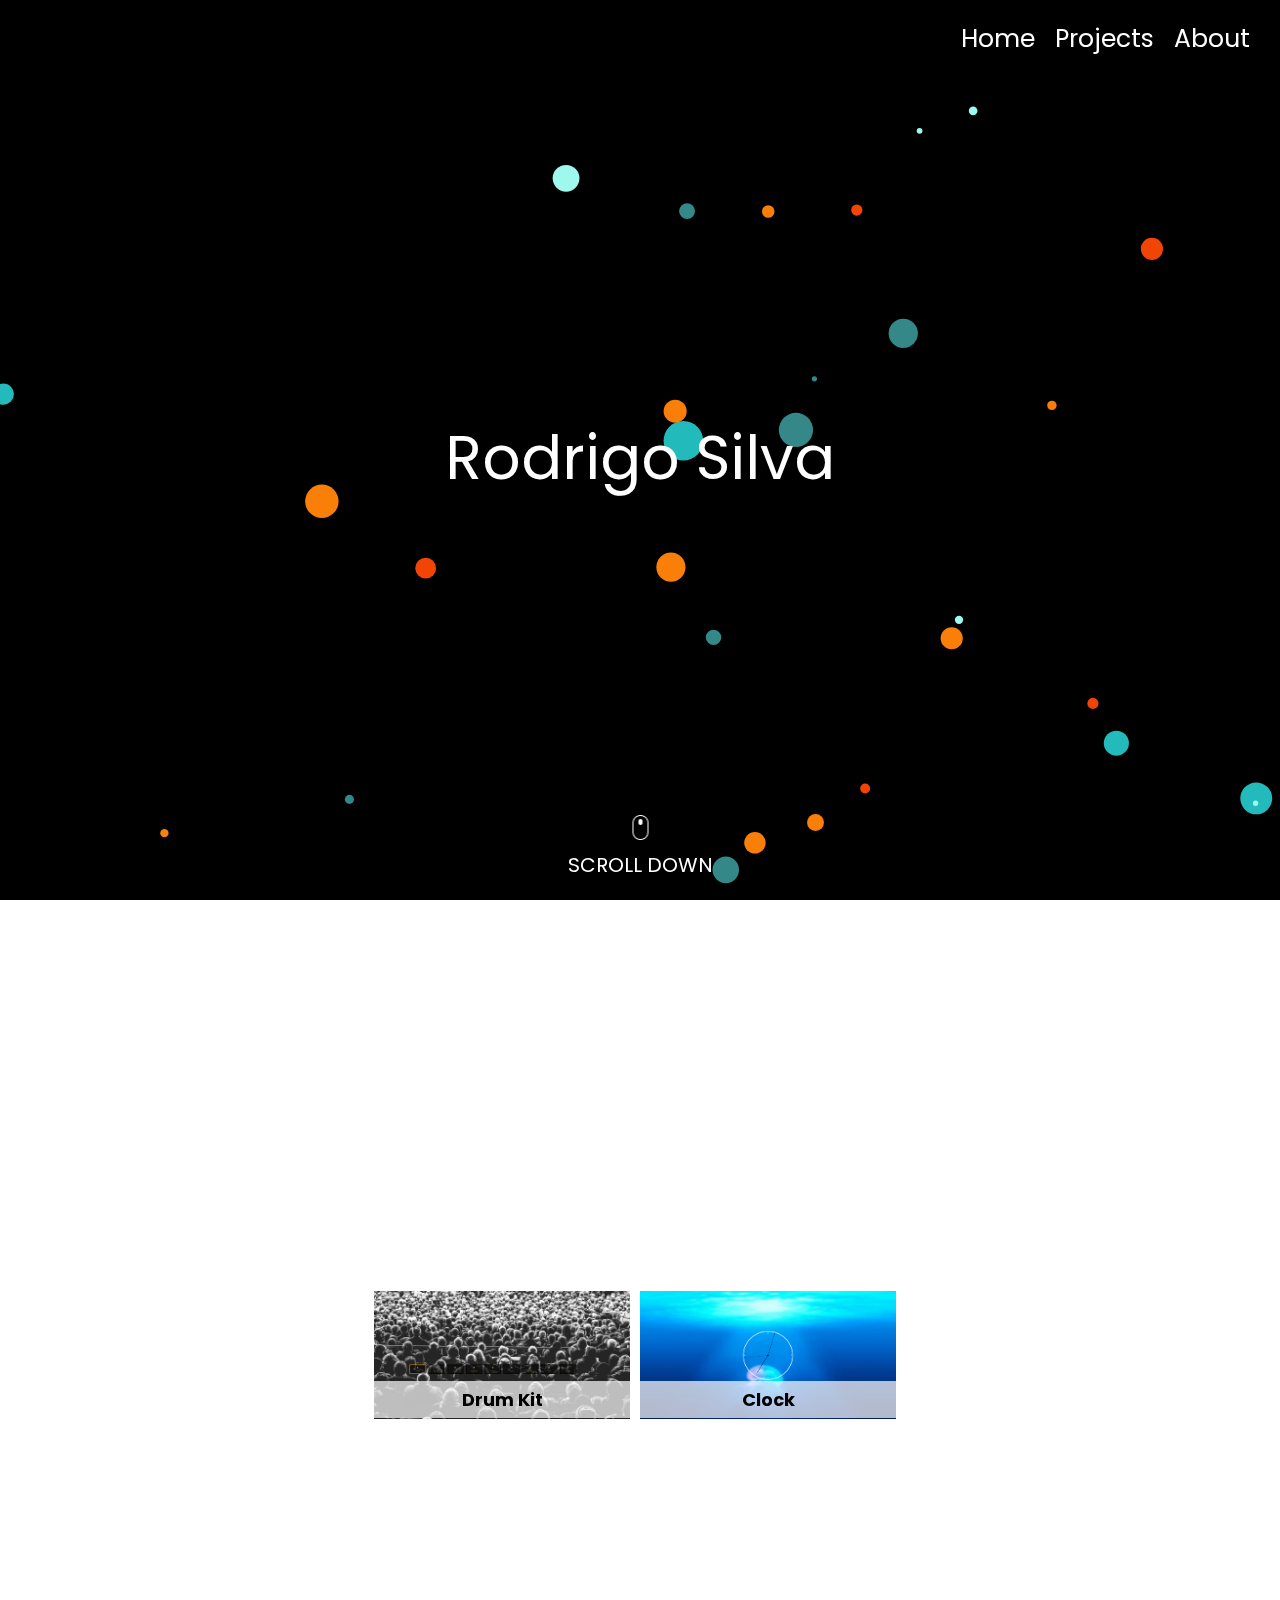
==== index.html @ 0e3e2de8 "Add: first portifolio version" ====
<!DOCTYPE html>
<html lang="en">
<head>
    <meta charset="UTF-8">
    <meta name="viewport" content="width=device-width, initial-scale=1.0">
    <link rel="stylesheet" type="text/css" href="./index.css">
    <link rel="preconnect" href="https://fonts.googleapis.com">
    <link rel="preconnect" href="https://fonts.gstatic.com" crossorigin>
    <link href="https://fonts.googleapis.com/css2?family=Poppins:wght@200&display=swap" rel="stylesheet">
    <title>Rodrigo Silva</title>
</head>
<body>
    <header class="header">
        <nav>
            <ul>
                <li>
                    <a href="#home">Home</a>
                </li>
                <li>
                    <a href="#projects">Projects</a>
                </li>
                <li>
                    <a href="#about">About</a>
                </li>
            </ul>
        </nav>
    </header>
    <main id="main-container">
        <div class="pages" id="home">
            <span>Rodrigo Silva</span>
        </div>
        <div class="pages" id="projects">
            <div id="projects-list"></div>
        </div>
        <div class="pages" id="about">
            <div id="text-container">
                <p>
                    I am a dedicated front-end/mobile developer with expertise in HTML, CSS, JavaScript, TypeScript, React, 
                    and React Native. On a daily basis, I leverage these technologies to create user-friendly web and mobile 
                    experiences. I am also proficient in working with databases, having experience with PostgreSQL and Firebase. 
                    I have also a background as a back-end developer, having worked with Java and Python.
                </p>
                <p>
                    In addition to my technical skills, I have experience working in agile teams, collaborating effectively to 
                    deliver high-quality projects within dynamic and fast-paced environments. 
                    Throughout my career, I have been driven by a passion for technology and a desire to create impactful 
                    solutions. I thrive in collaborative environments and I am always eager to learn and adapt to new challenges.
                </p>
            </div>
        </div>
        <div id="scroll-icon-container" onclick="">
            <img src="./images/mouse-scroll.png">
            <span>SCROLL DOWN</span>
        </div>
        <canvas id="canvas"></canvas>
    </main>
    <script src="./index.js"></script>
</body>
</html>
---- index.css ----
/*Tag selectors*/
body{
    color: white;
    font-family: 'Poppins', sans-serif;
}
header{
    position: fixed;
    top: 0;
    right: 0;
    margin: 20px;
    font-size: 25px;
}
header a{
    text-decoration: none;
    color: white;
}

canvas {
    width: 100%;
    height: 100%;
    display: block;
    position: fixed;
    top: 0;
    left: 0;
    z-index: -1;
    background-color: black;
}

/*Claass selectors*/ 
.pages{
    display: flex;
    flex-direction: column;
    justify-content: center;
    align-items: center;
    min-height: 100vh;
}

.header ul {
    display: flex;
    list-style: none;
}

.header ul li {
    margin: 0 10px;
}
  
@media screen and (min-width: 550px) {
    .header ul {
        width: auto;
        margin-top: 0;
}
    .header .cta-contact {
        order: 1;
    }
}

.hide{
    display: none;
}

.imageText:hover + .hide{   
    display: block;
}

/*ID selectors*/
#home span{
    font-size: 60px;
}

#scroll-icon-container{
    position: absolute;
    bottom: 0;
    right: 50%;
    transform: translate(50%);
    font-size: 20px;
    padding-bottom: 20px;
    cursor: pointer;
}

#scroll-icon-container img{
    display: block;
    margin-bottom: 10px;
    margin-left: auto;
    margin-right: auto;
}

#projects-list{
    display: flex;
    color: #000;
    font-size: 18px;
    font-weight: bold;
}

#text-container{
    width: 50%;
    text-align: justify;
    font-size: 18px;
}
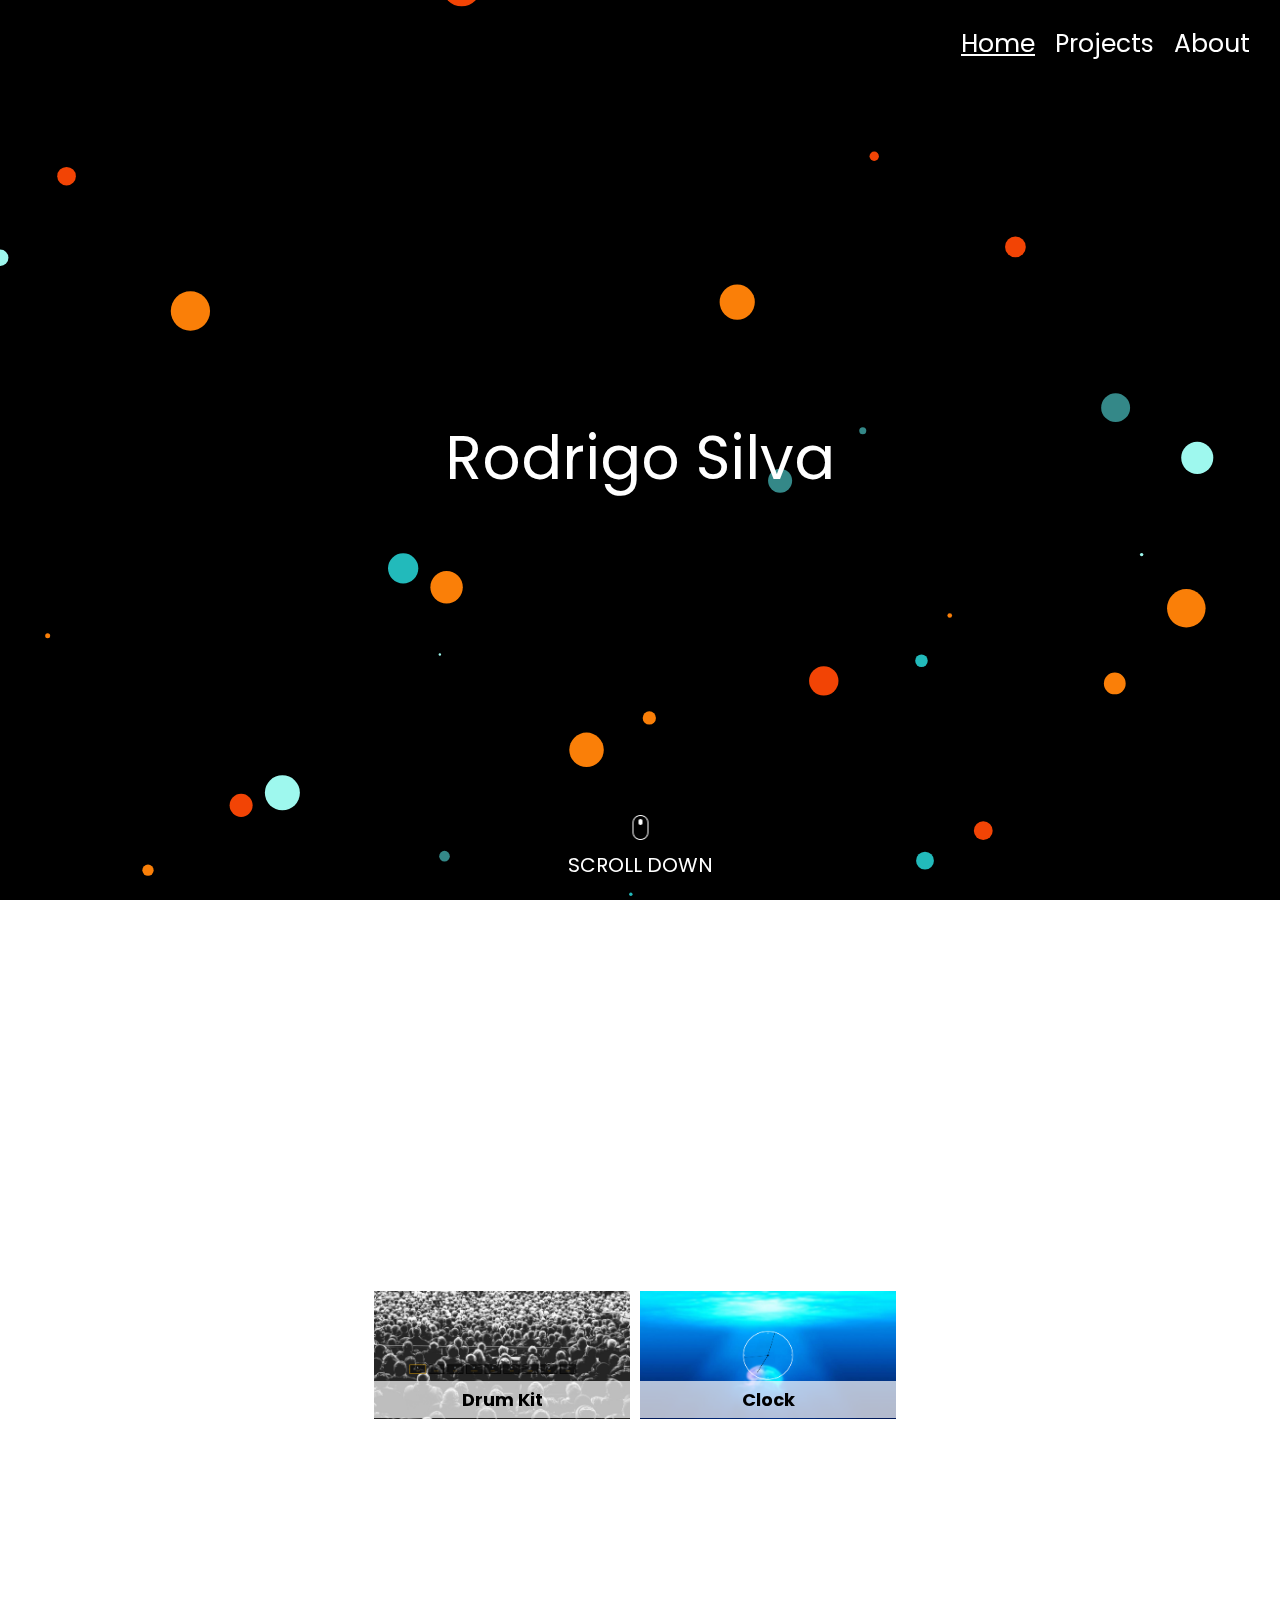
==== commit 9bda2191: "Add: bug fixes and overall improvements" ====
--- a/index.html
+++ b/index.html
@@ -13,21 +13,15 @@
     <header class="header">
         <nav>
             <ul>
-                <li>
-                    <a href="#home">Home</a>
-                </li>
-                <li>
-                    <a href="#projects">Projects</a>
-                </li>
-                <li>
-                    <a href="#about">About</a>
-                </li>
+                <li id="homeHeader" class="activeHeader">Home</li>
+                <li id="projectsHeader">Projects</li>
+                <li id="aboutHeader">About</li>
             </ul>
         </nav>
     </header>
     <main id="main-container">
         <div class="pages" id="home">
-            <span>Rodrigo Silva</span>
+            <span id="author-name">Rodrigo Silva</span>
         </div>
         <div class="pages" id="projects">
             <div id="projects-list"></div>
@@ -48,7 +42,7 @@
                 </p>
             </div>
         </div>
-        <div id="scroll-icon-container" onclick="">
+        <div id="scroll-icon-container">
             <img src="./images/mouse-scroll.png">
             <span>SCROLL DOWN</span>
         </div>
--- a/index.css
+++ b/index.css
@@ -1,18 +1,28 @@
 /*Tag selectors*/
 body{
+    min-width: 400px;
     color: white;
     font-family: 'Poppins', sans-serif;
+    overflow: hidden;
 }
+
 header{
     position: fixed;
     top: 0;
     right: 0;
-    margin: 20px;
+    margin: 0 20px;
     font-size: 25px;
 }
-header a{
-    text-decoration: none;
-    color: white;
+header ul{
+    display: flex;
+    list-style: none;
+}
+header ul li {
+    margin: 0 10px;
+}
+header ul li:hover{
+    cursor: pointer;
+    text-decoration: underline;
 }
 
 canvas {
@@ -26,32 +36,13 @@
     background-color: black;
 }
 
-/*Claass selectors*/ 
+/*Class selectors*/
 .pages{
     display: flex;
     flex-direction: column;
     justify-content: center;
     align-items: center;
     min-height: 100vh;
-}
-
-.header ul {
-    display: flex;
-    list-style: none;
-}
-
-.header ul li {
-    margin: 0 10px;
-}
-  
-@media screen and (min-width: 550px) {
-    .header ul {
-        width: auto;
-        margin-top: 0;
-}
-    .header .cta-contact {
-        order: 1;
-    }
 }
 
 .hide{
@@ -62,8 +53,12 @@
     display: block;
 }
 
+.activeHeader{
+    text-decoration: underline;
+}
+
 /*ID selectors*/
-#home span{
+#author-name{
     font-size: 60px;
 }
 
@@ -95,4 +90,20 @@
     width: 50%;
     text-align: justify;
     font-size: 18px;
+}
+
+/*Media queries*/
+@media screen and (max-width: 750px) {
+    header{
+        font-size: 20px;
+    }
+
+    #author-name{
+        font-size: 40px;
+    }
+
+    #text-container{
+        width: 90%;
+        font-size: 16px;
+    }
 }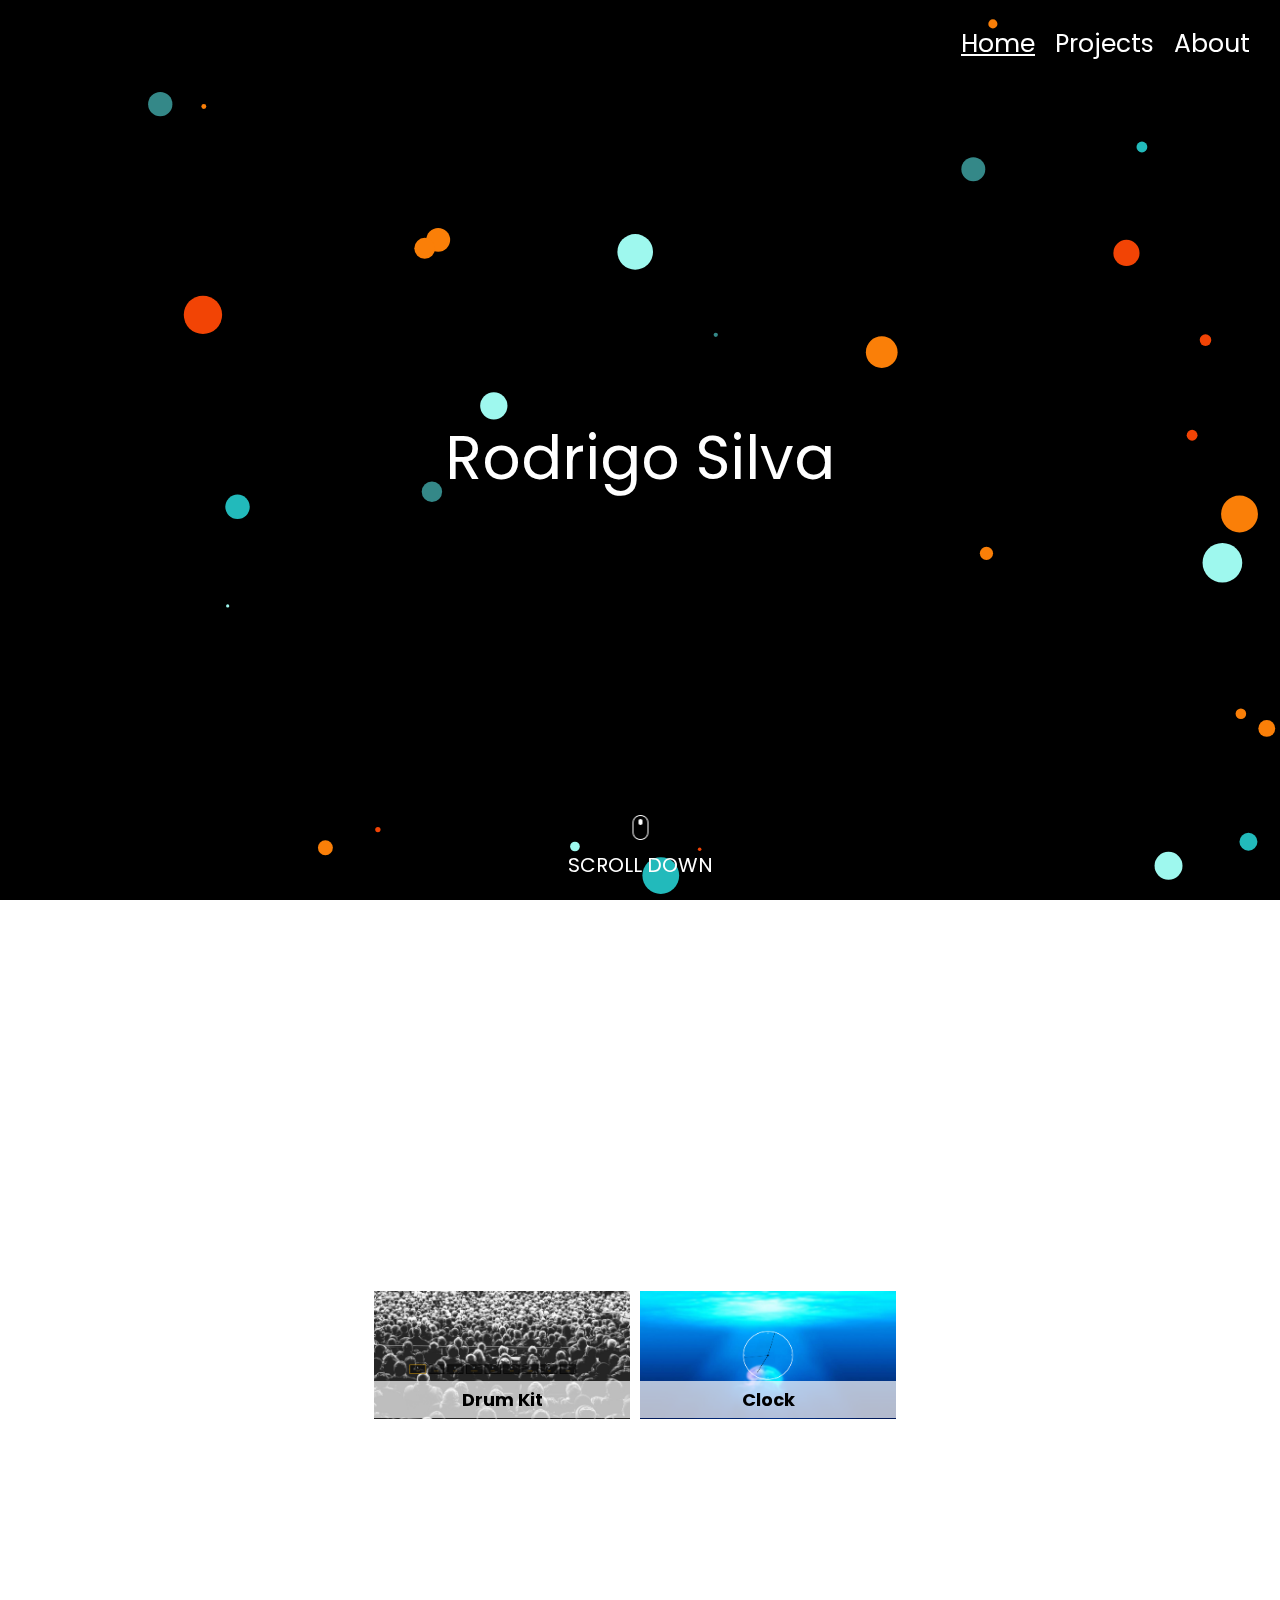
==== commit bbd4fe93: "Add: project image modal" ====
--- a/index.html
+++ b/index.html
@@ -46,6 +46,10 @@
             <img src="./images/mouse-scroll.png">
             <span>SCROLL DOWN</span>
         </div>
+        <div class="modal hidden" id="project-modal">
+            <button class="close-button" id="close-button">⨉</button>
+        </div>
+        <div class="overlay hidden"></div>
         <canvas id="canvas"></canvas>
     </main>
     <script src="./index.js"></script>
--- a/index.css
+++ b/index.css
@@ -45,17 +45,41 @@
     min-height: 100vh;
 }
 
-.hide{
-    display: none;
-}
-
-.imageText:hover + .hide{   
-    display: block;
-}
-
 .activeHeader{
     text-decoration: underline;
 }
+
+.modal{
+    position: absolute;
+    right: 24%;
+    width: 50%;
+    padding: 1rem;
+    padding-top: 0;
+    min-height: 250px;
+    background-color: white;
+    border: 1px solid white;
+    border-radius: 15px;
+}
+.modal img{
+    width: 100%;
+    height: 100%;
+}
+
+.close-button{
+    cursor: pointer;
+    border: none;
+    font-weight: 600;
+    float: right;
+    padding: 0.5rem 0.7rem;
+    margin-top: 5px;
+    margin-bottom: 5px;
+    background: #d7d7d7;
+    border-radius: 50%;
+}
+
+.hidden {
+    display: none;
+} 
 
 /*ID selectors*/
 #author-name{
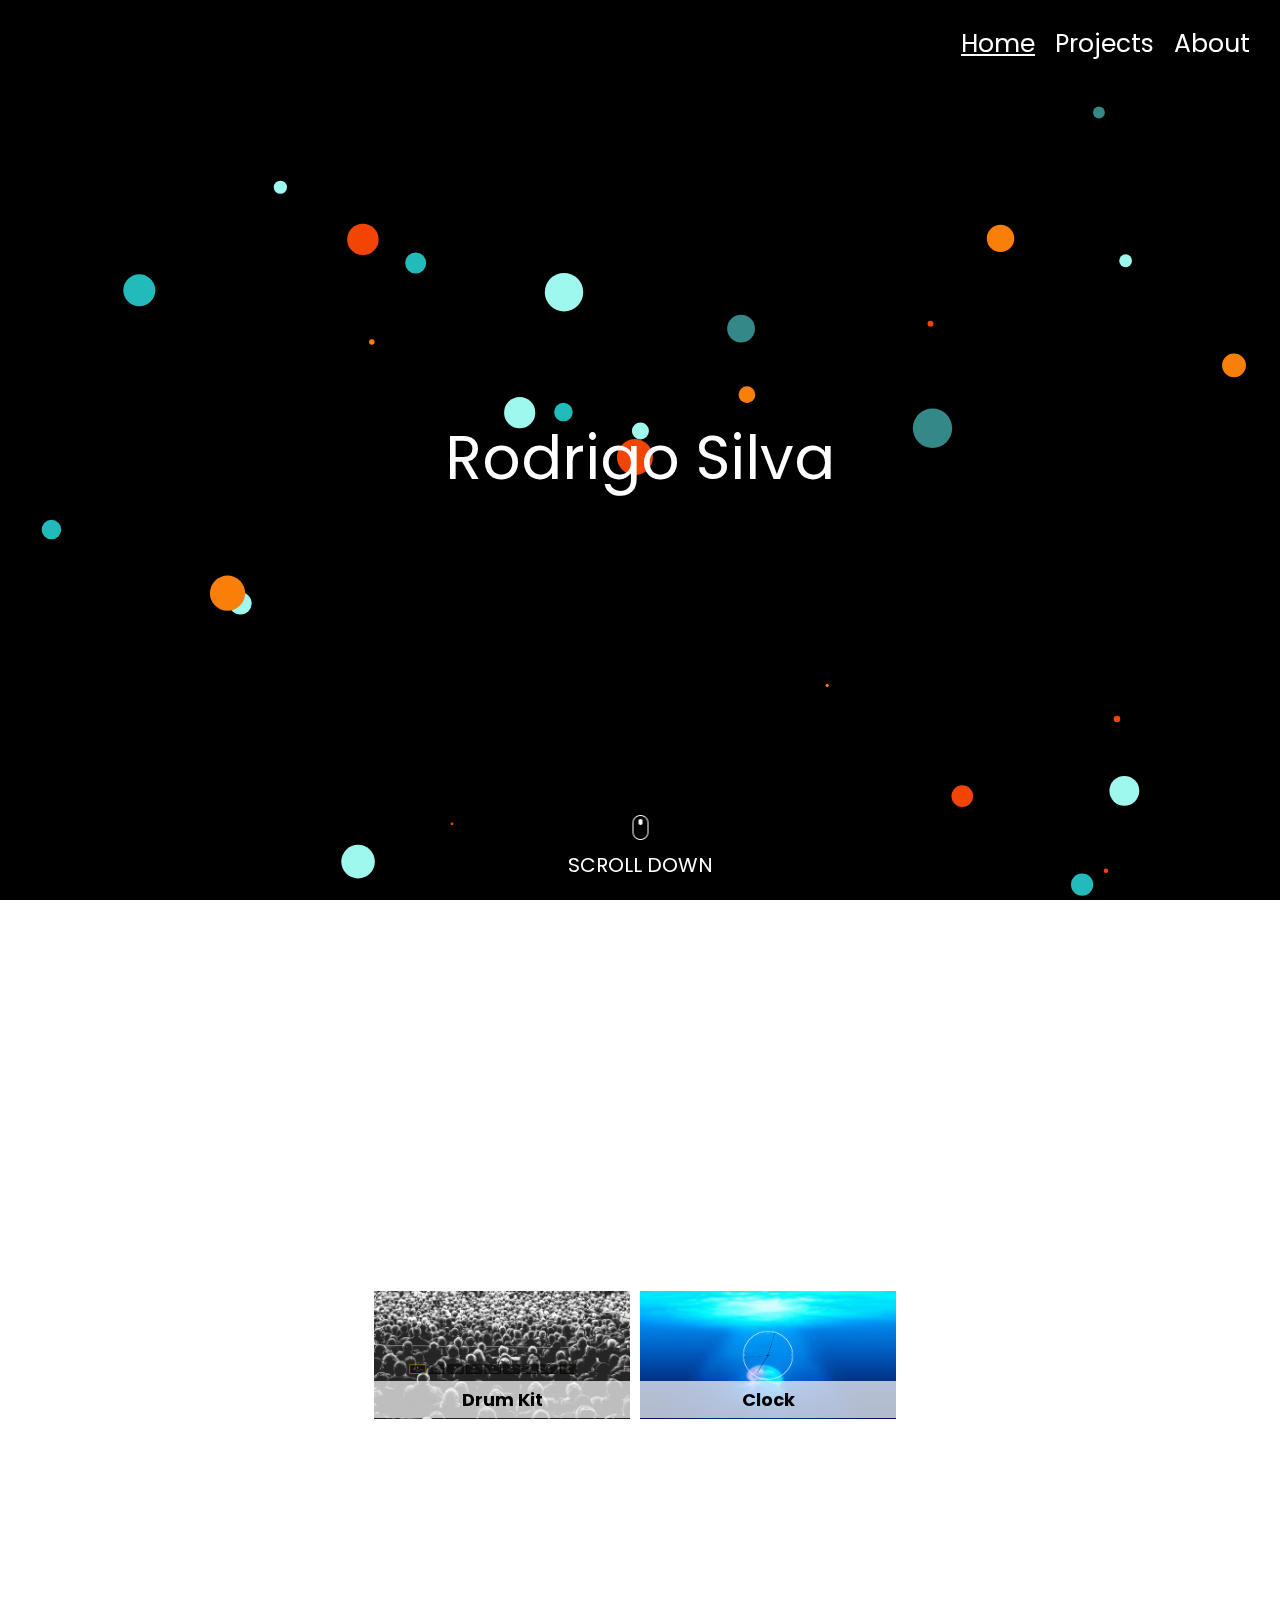
==== commit d4c228ad: "Add: iframe to display projects" ====
--- a/index.html
+++ b/index.html
@@ -25,6 +25,7 @@
         </div>
         <div class="pages" id="projects">
             <div id="projects-list"></div>
+            <iframe class="modal hidden" id="project-modal"></iframe>
         </div>
         <div class="pages" id="about">
             <div id="text-container">
@@ -46,10 +47,6 @@
             <img src="./images/mouse-scroll.png">
             <span>SCROLL DOWN</span>
         </div>
-        <div class="modal hidden" id="project-modal">
-            <button class="close-button" id="close-button">⨉</button>
-        </div>
-        <div class="overlay hidden"></div>
         <canvas id="canvas"></canvas>
     </main>
     <script src="./index.js"></script>
--- a/index.css
+++ b/index.css
@@ -51,31 +51,24 @@
 
 .modal{
     position: absolute;
-    right: 24%;
-    width: 50%;
-    padding: 1rem;
-    padding-top: 0;
-    min-height: 250px;
-    background-color: white;
-    border: 1px solid white;
-    border-radius: 15px;
-}
-.modal img{
+    right: 0;
     width: 100%;
     height: 100%;
+    min-height: 250px;
+    background-color: transparent;
+    border: 1px solid transparent;
+    border-radius: 15px;
+    scale: 50%
 }
 
-.close-button{
+/* .close-button{
     cursor: pointer;
     border: none;
     font-weight: 600;
-    float: right;
     padding: 0.5rem 0.7rem;
-    margin-top: 5px;
-    margin-bottom: 5px;
     background: #d7d7d7;
     border-radius: 50%;
-}
+} */
 
 .hidden {
     display: none;
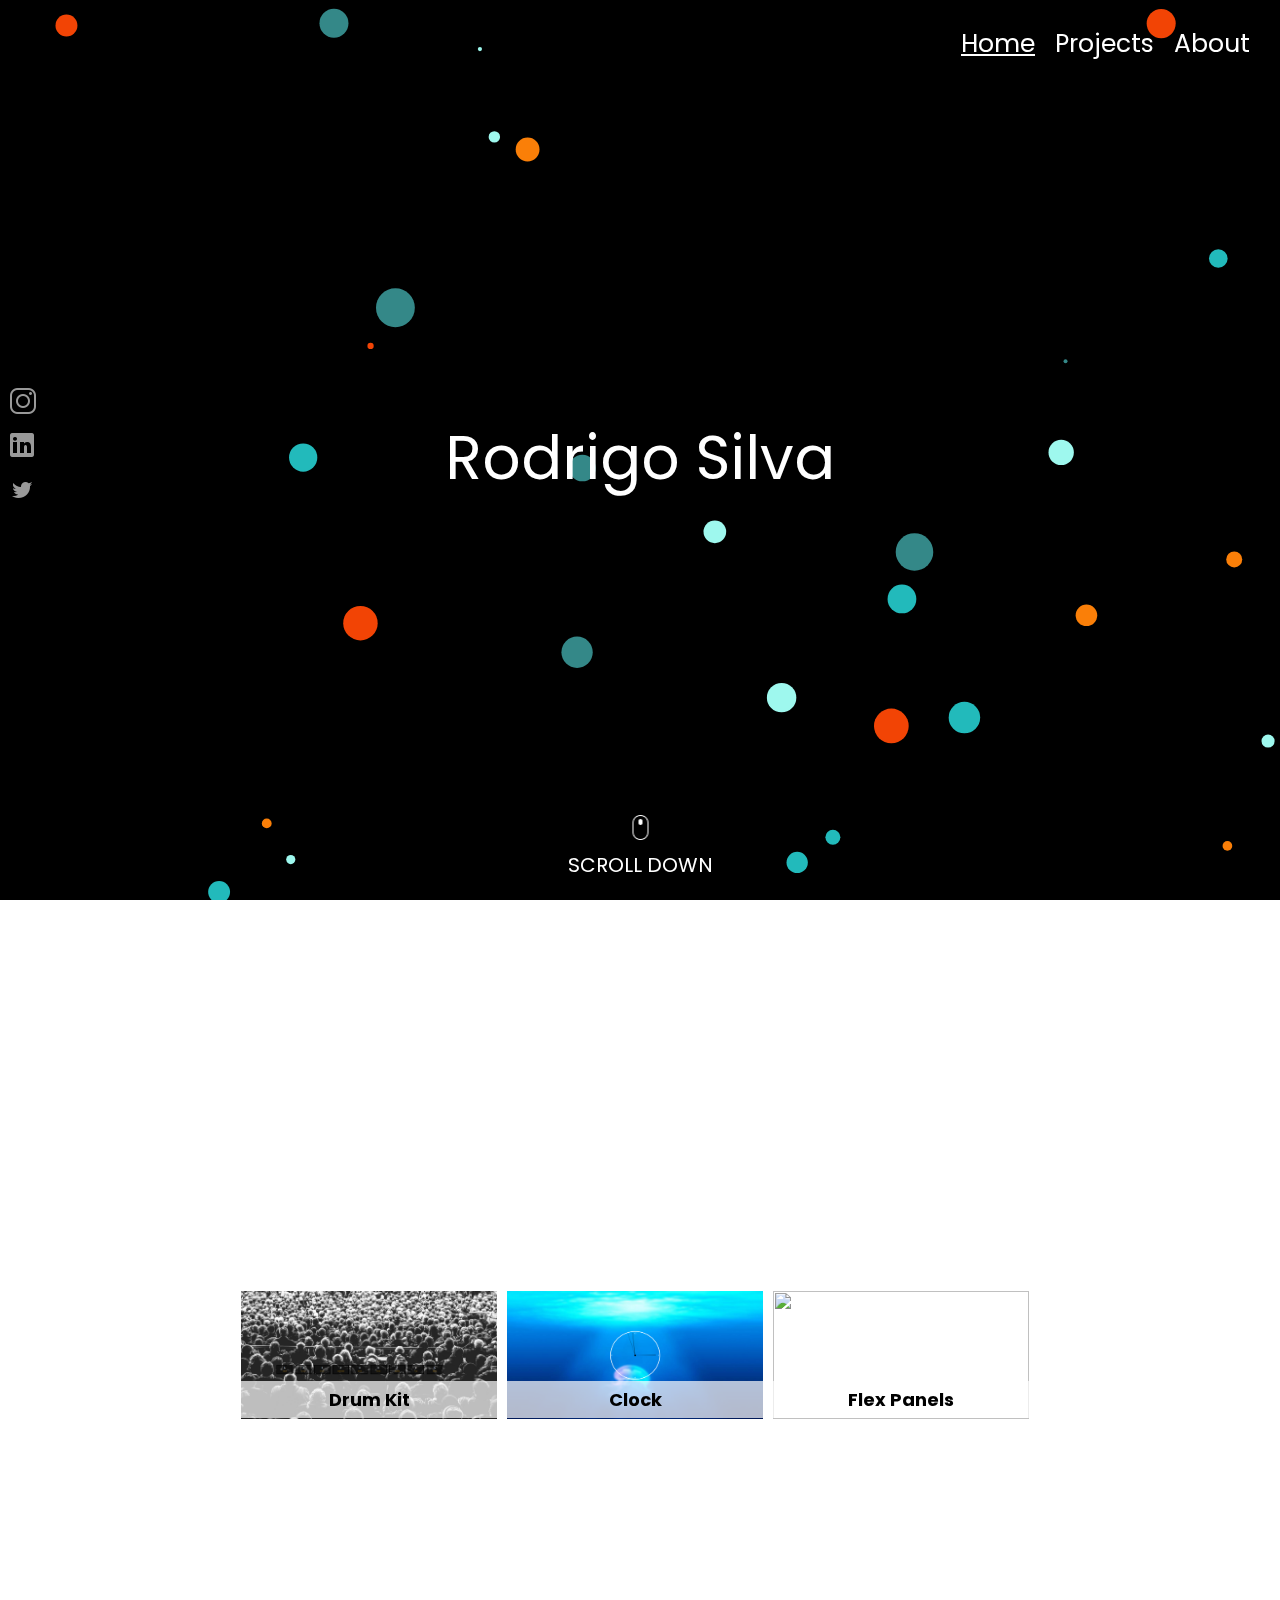
==== commit 5172ca37: "Add: Social media links and move background animation code to another file" ====
--- a/index.html
+++ b/index.html
@@ -47,8 +47,20 @@
             <img src="./images/mouse-scroll.png">
             <span>SCROLL DOWN</span>
         </div>
+        <div class="social-midia-container">
+            <a href="https://www.instagram.com/rodrigo.rsilva34/" target="_blank">
+                <div class="social-midia-icon" id="instagram-logo"></div>
+            </a>
+            <a href="https://www.linkedin.com/in/devrosilva/" target="_blank">
+                <div class="social-midia-icon" id="linkedin-logo"></div>
+            </a>
+            <a href="https://twitter.com/xGrandpaa" target="_blank">
+                <div class="social-midia-icon" id="twitter-logo"></div>
+            </a>
+        </div>
         <canvas id="canvas"></canvas>
     </main>
     <script src="./index.js"></script>
+    <script src="./js/background.js"></script>
 </body>
 </html>--- a/index.css
+++ b/index.css
@@ -58,21 +58,29 @@
     background-color: transparent;
     border: 1px solid transparent;
     border-radius: 15px;
-    scale: 50%
+    scale: 50%;
 }
-
-/* .close-button{
-    cursor: pointer;
-    border: none;
-    font-weight: 600;
-    padding: 0.5rem 0.7rem;
-    background: #d7d7d7;
-    border-radius: 50%;
-} */
 
 .hidden {
     display: none;
-} 
+}
+
+.social-midia-container{
+    position: fixed;
+    top: 42%;
+    left: 0;
+    color: white;
+    margin: 10px;
+}
+
+.social-midia-icon{
+    opacity: .6;
+    transition: all .4s ease;
+    margin-bottom: 15px;
+    width: 30px;
+    height: 30px;
+    background: no-repeat;
+}
 
 /*ID selectors*/
 #author-name{
@@ -109,6 +117,10 @@
     font-size: 18px;
 }
 
+#instagram-logo{background-image: url('./images/instagram-logo.png');}
+#linkedin-logo{background-image: url('./images/linkedin-logo.png');}
+#twitter-logo{background-image: url('./images/twitter-logo.png');}
+
 /*Media queries*/
 @media screen and (max-width: 750px) {
     header{
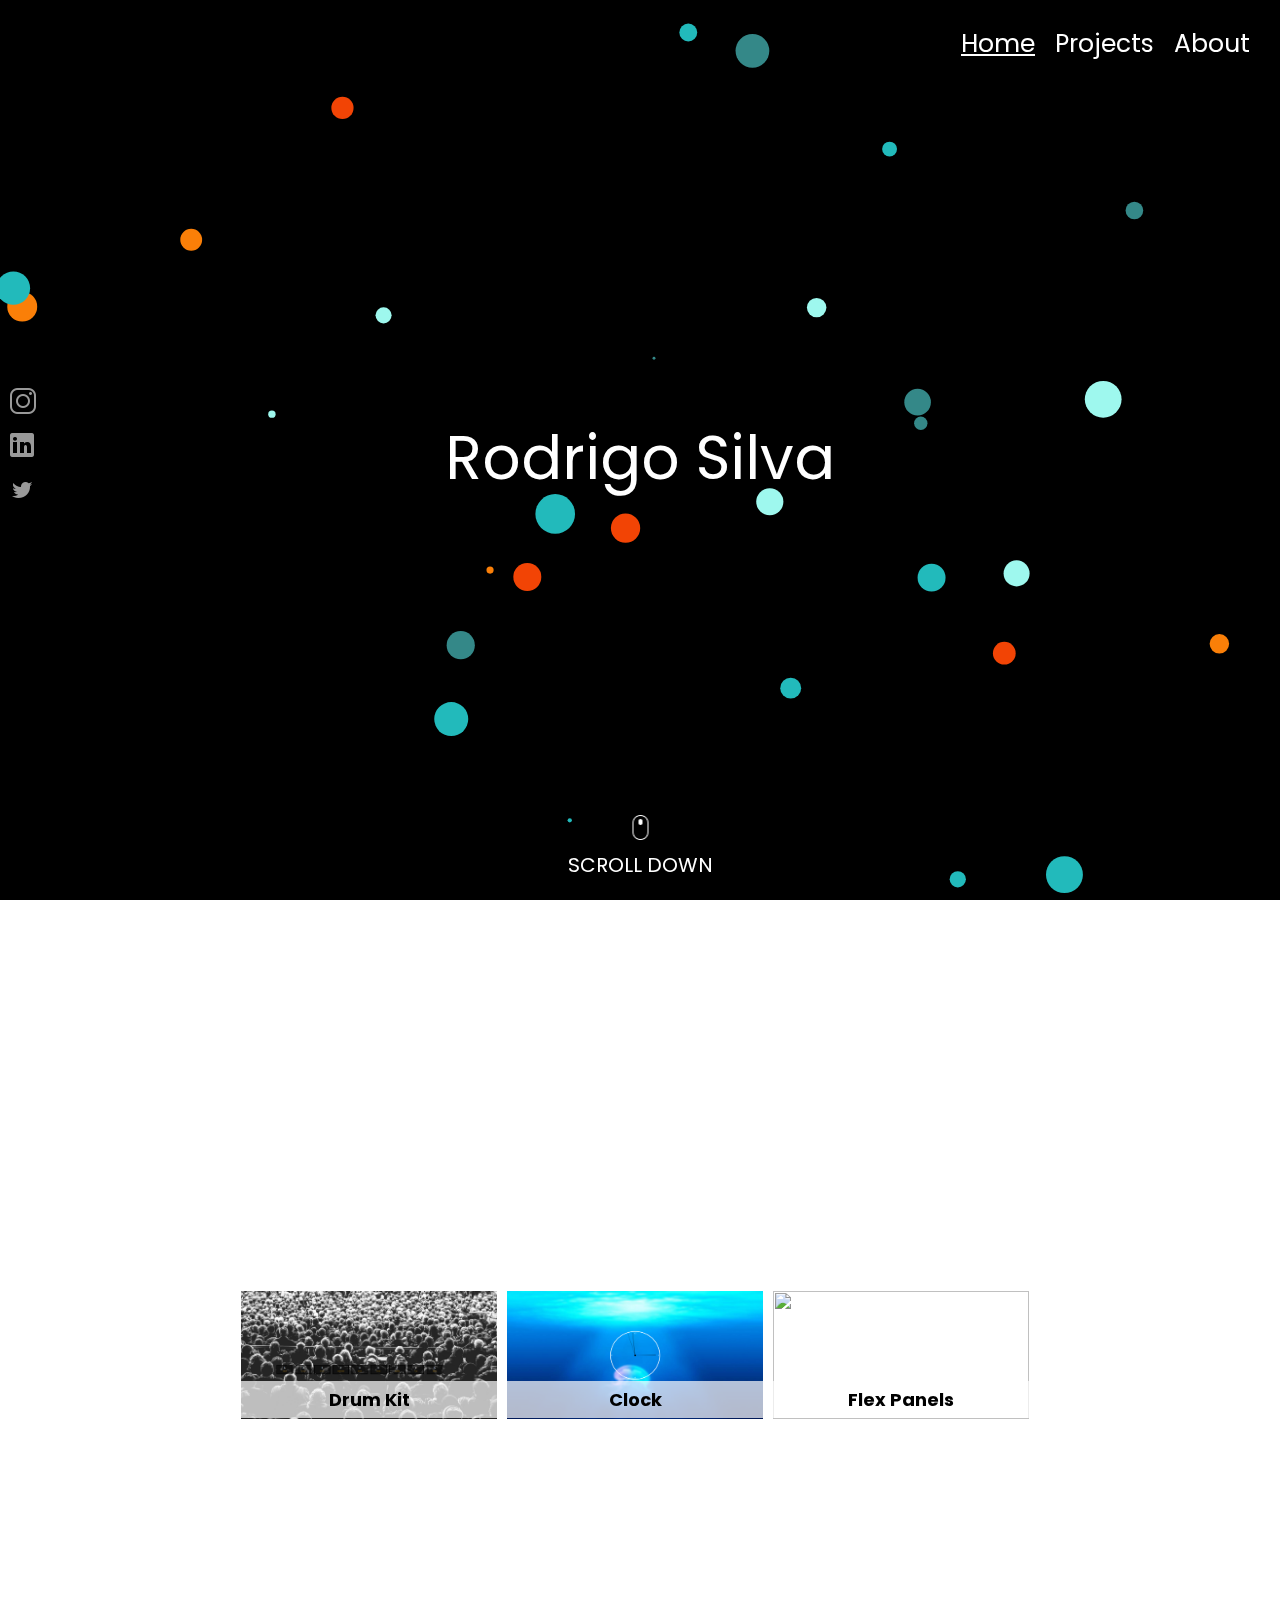
==== commit b54847f0: "Add: Upper and bottom text" ====
--- a/index.html
+++ b/index.html
@@ -30,10 +30,9 @@
         <div class="pages" id="about">
             <div id="text-container">
                 <p>
-                    I am a dedicated front-end/mobile developer with expertise in HTML, CSS, JavaScript, TypeScript, React, 
-                    and React Native. On a daily basis, I leverage these technologies to create user-friendly web and mobile 
-                    experiences. I am also proficient in working with databases, having experience with PostgreSQL and Firebase. 
-                    I have also a background as a back-end developer, having worked with Java and Python.
+                    I am a dedicated frontend developer with expertise in HTML, CSS, JavaScript, TypeScript, React, 
+                    and React Native. I am also proficient in working with databases, having experience with PostgreSQL 
+                    and Firebase. I have also a background as a back-end developer, having worked with Java and Python.
                 </p>
                 <p>
                     In addition to my technical skills, I have experience working in agile teams, collaborating effectively to 
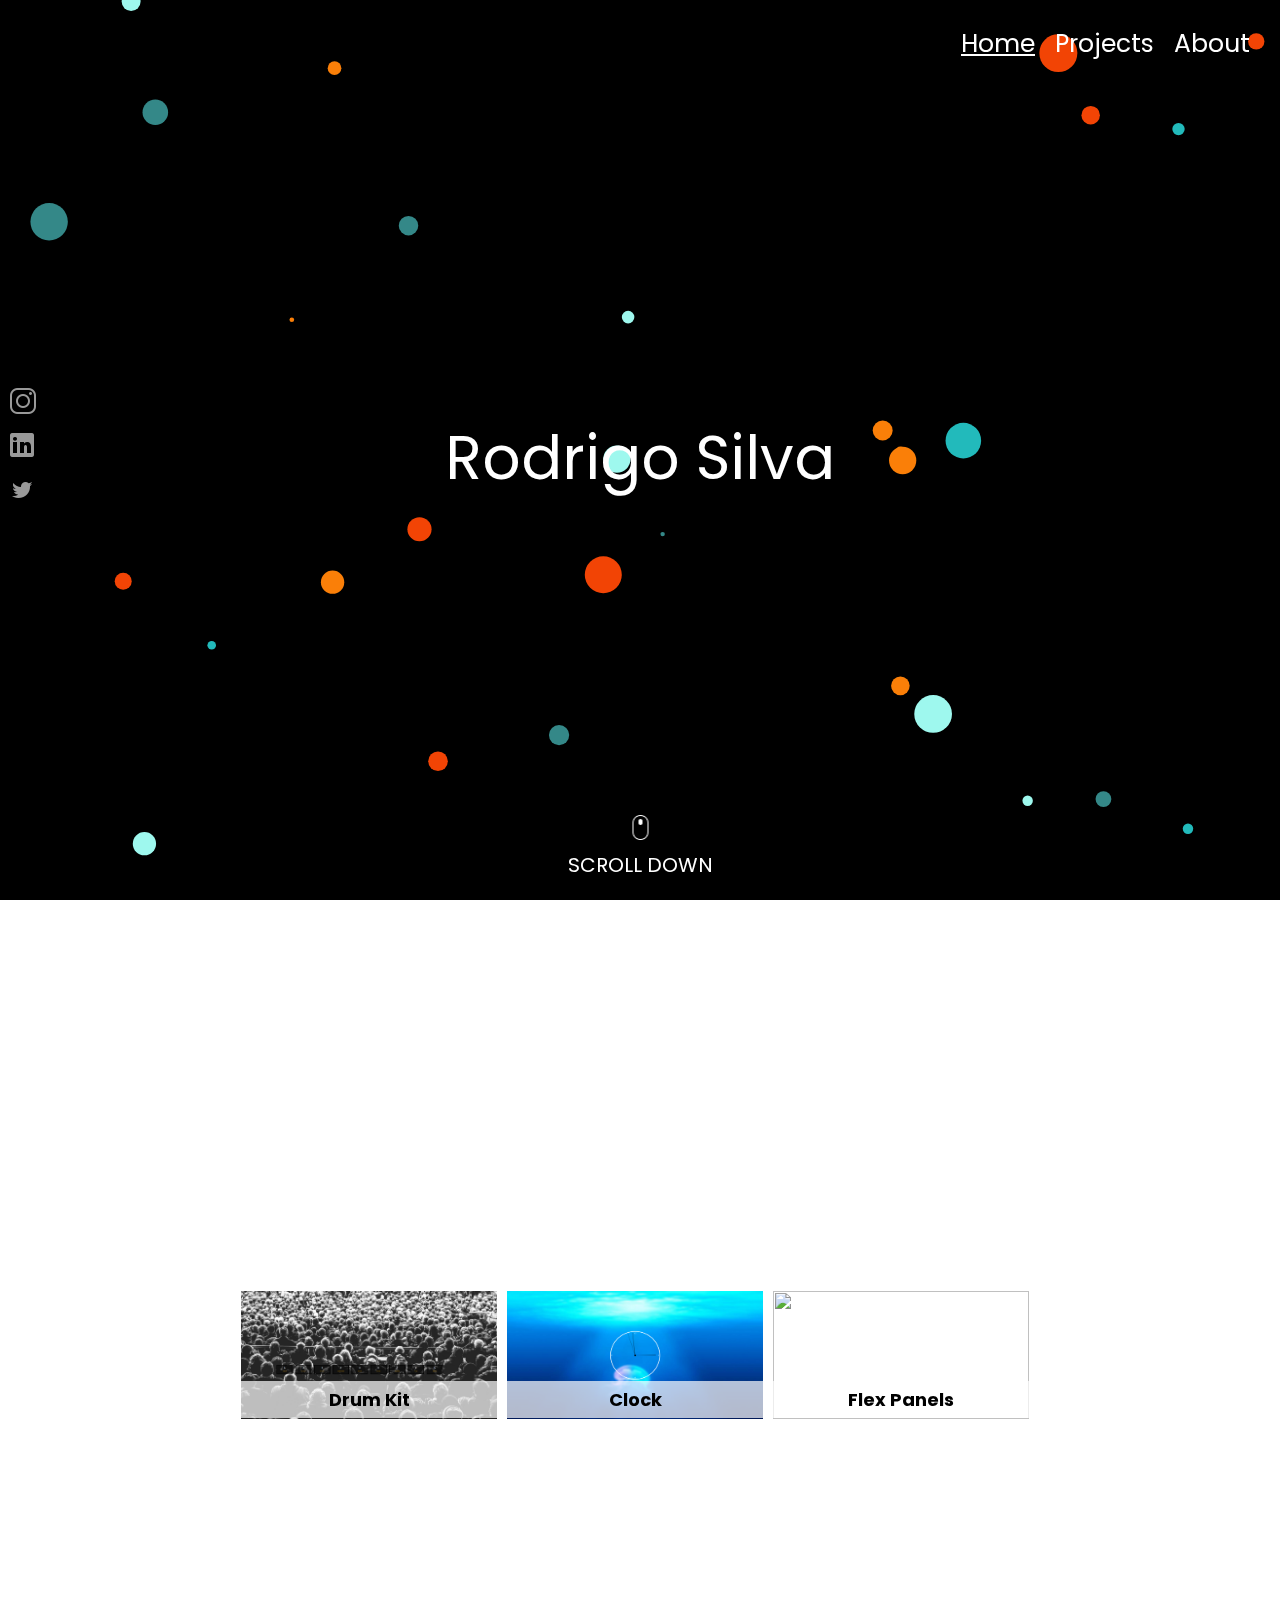
==== commit d259677a: "Add: speed improvement" ====
--- a/index.html
+++ b/index.html
@@ -7,6 +7,8 @@
     <link rel="preconnect" href="https://fonts.googleapis.com">
     <link rel="preconnect" href="https://fonts.gstatic.com" crossorigin>
     <link href="https://fonts.googleapis.com/css2?family=Poppins:wght@200&display=swap" rel="stylesheet">
+    <script src="./index.js" defer></script>
+    <script src="./js/background.js" defer></script>
     <title>Rodrigo Silva</title>
 </head>
 <body>
@@ -59,7 +61,5 @@
         </div>
         <canvas id="canvas"></canvas>
     </main>
-    <script src="./index.js"></script>
-    <script src="./js/background.js"></script>
 </body>
 </html>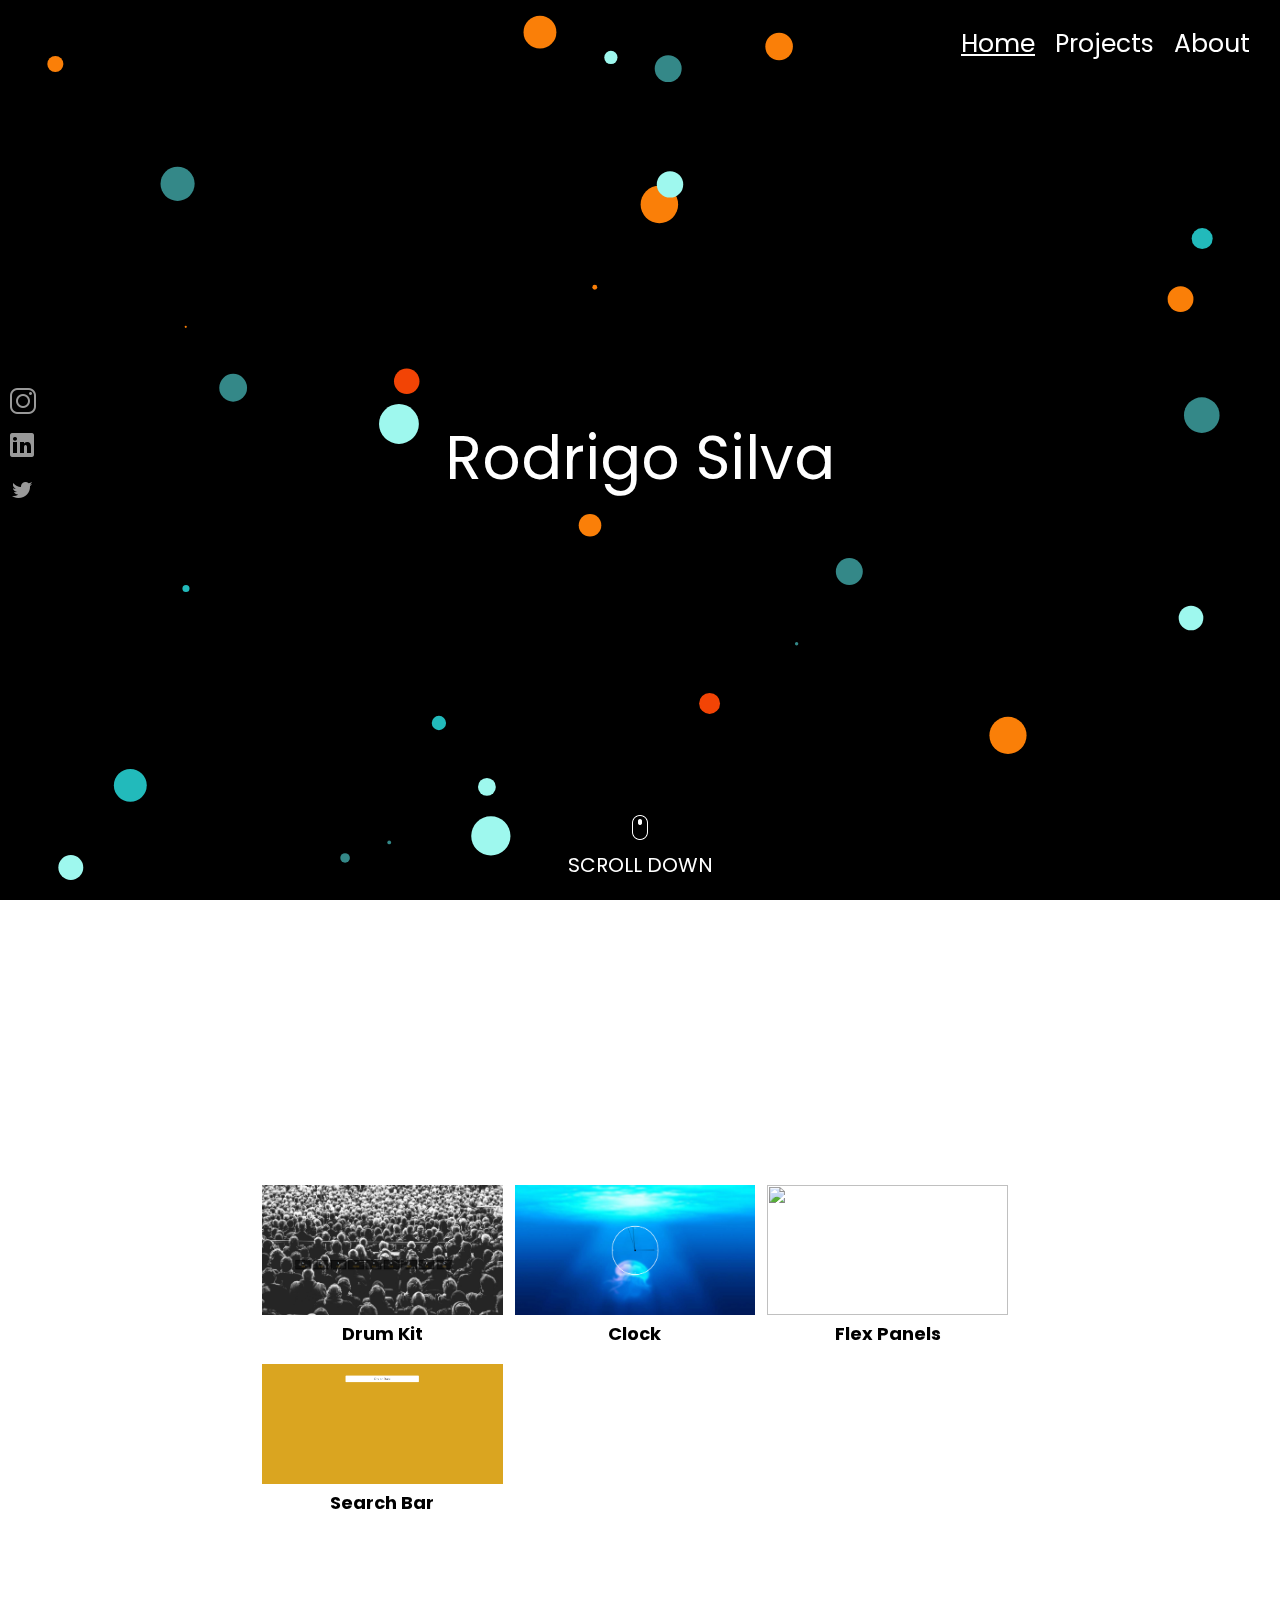
==== commit 11a09a73: "Fix: general mobile bugs" ====
--- a/index.html
+++ b/index.html
@@ -24,6 +24,10 @@
     <main id="main-container">
         <div class="pages" id="home">
             <span id="author-name">Rodrigo Silva</span>
+            <div id="scroll-icon-container">
+                <img src="./images/mouse-scroll.png">
+                <span>SCROLL DOWN</span>
+            </div>
         </div>
         <div class="pages" id="projects">
             <div id="projects-list"></div>
@@ -32,21 +36,14 @@
         <div class="pages" id="about">
             <div id="text-container">
                 <p>
-                    I am a dedicated frontend developer with expertise in HTML, CSS, JavaScript, TypeScript, React, 
-                    and React Native. I am also proficient in working with databases, having experience with PostgreSQL 
-                    and Firebase. I have also a background as a back-end developer, having worked with Java and Python.
+                    I am a dedicated Frontend developer with expertise in HTML, CSS, JavaScript, TypeScript, React, PostgreSQL and Firebase. I 
+                    also have a background as a Backend developer, having worked with Java and Python.
                 </p>
                 <p>
-                    In addition to my technical skills, I have experience working in agile teams, collaborating effectively to 
-                    deliver high-quality projects within dynamic and fast-paced environments. 
-                    Throughout my career, I have been driven by a passion for technology and a desire to create impactful 
-                    solutions. I thrive in collaborative environments and I am always eager to learn and adapt to new challenges.
+                    In addition to my technical skills, I have experience working in agile teams, collaborating effectively to deliver 
+                    high-quality projects within dynamic and fast-paced environments.
                 </p>
             </div>
-        </div>
-        <div id="scroll-icon-container">
-            <img src="./images/mouse-scroll.png">
-            <span>SCROLL DOWN</span>
         </div>
         <div class="social-midia-container">
             <a href="https://www.instagram.com/rodrigo.rsilva34/" target="_blank">
--- a/index.css
+++ b/index.css
@@ -58,7 +58,7 @@
     background-color: transparent;
     border: 1px solid transparent;
     border-radius: 15px;
-    scale: 50%;
+    scale: 70%;
 }
 
 .hidden {
@@ -90,8 +90,6 @@
 #scroll-icon-container{
     position: absolute;
     bottom: 0;
-    right: 50%;
-    transform: translate(50%);
     font-size: 20px;
     padding-bottom: 20px;
     cursor: pointer;
@@ -105,10 +103,35 @@
 }
 
 #projects-list{
-    display: flex;
+    display: grid;
+    grid-template-columns: repeat(3, 1fr);
+    width: 60%;
+    justify-content: center;
     color: #000;
     font-size: 18px;
     font-weight: bold;
+}
+
+#project-thumbnail{
+    display: flex;
+    flex-direction: column;
+    margin-right: 10px;
+    margin-bottom: 10px;
+    border: 1px solid transparent;
+    border-radius: 30px;
+    cursor: pointer;
+}
+
+#project-thumbnail img{
+    width: 100%;
+    height: 100%;
+}
+
+#project-text{
+    background-color: rgba(255, 255, 255, 0.7);
+    padding: 5px 0;
+    width: 100%;
+    text-align: center;
 }
 
 #text-container{
@@ -132,7 +155,11 @@
     }
 
     #text-container{
-        width: 90%;
+        width: 60%;
         font-size: 16px;
     }
+
+    #projects-list{
+        grid-template-columns: repeat(2, 1fr);
+    }
 }